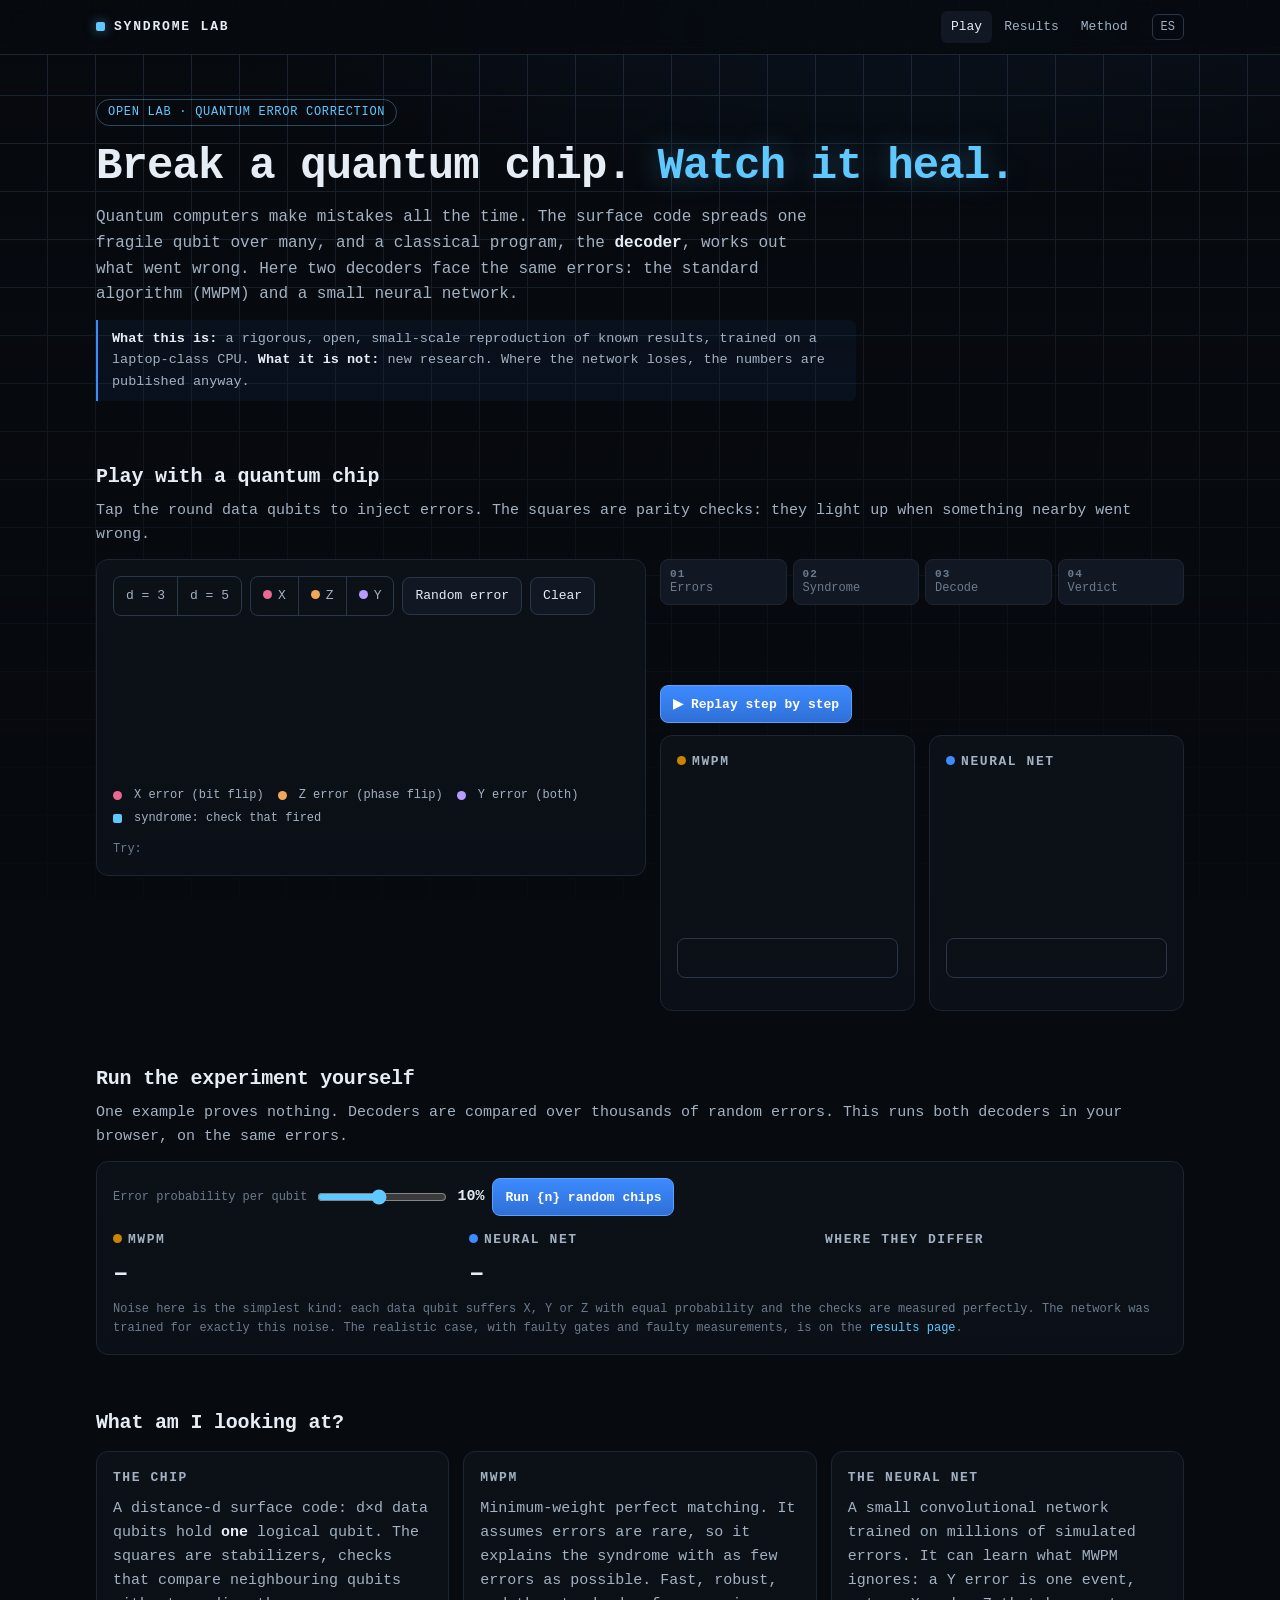
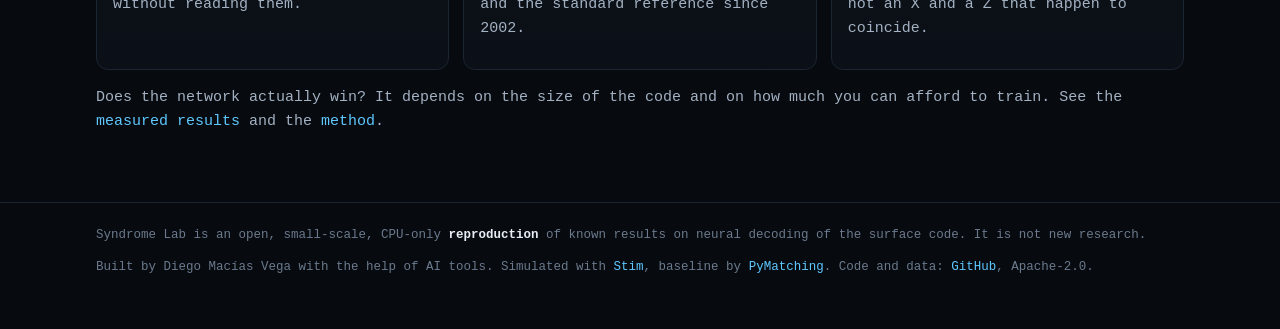
==== web/index.html @ 60fbe602 "Training queue, baselines, capacity decoders, web playground scaffold, checkpointed training Co-Auth" ====
<!doctype html>
<html lang="en">
<head>
<meta charset="utf-8">
<meta name="viewport" content="width=device-width, initial-scale=1">
<title>Syndrome Lab · play with a quantum chip</title>
<meta name="description" content="Inject errors into a simulated surface-code chip and watch a classical decoder (MWPM) and a small neural network correct them. An open, CPU-only reproduction.">
<meta name="theme-color" content="#070a0f">
<link rel="icon" href="data:image/svg+xml,%3Csvg xmlns='http://www.w3.org/2000/svg' viewBox='0 0 16 16'%3E%3Crect width='16' height='16' rx='3' fill='%23070a0f'/%3E%3Crect x='4' y='4' width='8' height='8' rx='1.5' fill='%235ec8ff'/%3E%3C/svg%3E">
<link rel="stylesheet" href="css/style.css">
</head>
<body>
<header class="top"><div class="wrap">
  <a class="brand" href="index.html"><i></i>SYNDROME&nbsp;LAB</a>
  <nav class="main"><a class="on" href="index.html" data-i18n="nav.play"></a><a href="results.html" data-i18n="nav.results"></a><a href="method.html" data-i18n="nav.method"></a></nav>
  <button class="lang" type="button">ES</button>
</div></header>

<main class="wrap">
<div class="hero">
  <div class="tag" data-i18n="hero.tag"></div>
  <h1 data-i18n="hero.h1"></h1>
  <p class="lead" data-i18n="hero.lead"></p>
  <p class="honest" data-i18n="hero.honest"></p>
</div>

<section id="play" aria-labelledby="play-h">
  <h2 id="play-h" data-i18n="play.h"></h2>
  <p data-i18n="play.sub"></p>
  <div class="grid play">
    <div class="card">
      <div class="row" style="margin-bottom:10px">
        <div class="seg" id="dist" role="group" aria-label="distance"><button type="button" data-d="3">d = 3</button><button type="button" data-d="5">d = 5</button></div>
        <div class="seg" id="brush" role="group" aria-label="error type">
          <button type="button" data-b="1"><span class="dot" style="background:var(--px)"></span>X</button>
          <button type="button" data-b="2"><span class="dot" style="background:var(--pz)"></span>Z</button>
          <button type="button" data-b="3"><span class="dot" style="background:var(--py)"></span>Y</button>
        </div>
        <button class="btn" id="random" type="button" data-i18n="play.random"></button>
        <button class="btn" id="clear" type="button" data-i18n="play.clear"></button>
      </div>
      <svg class="lattice" id="main" role="img" aria-label="surface code lattice"></svg>
      <div class="legend" style="margin-top:10px">
        <span><span class="dot" style="background:var(--px)"></span><span data-i18n="leg.x"></span></span>
        <span><span class="dot" style="background:var(--pz)"></span><span data-i18n="leg.z"></span></span>
        <span><span class="dot" style="background:var(--py)"></span><span data-i18n="leg.y"></span></span>
        <span><span class="dot" style="background:var(--accent-2);border-radius:2px"></span><span data-i18n="leg.s"></span></span>
      </div>
      <div class="row" style="margin-top:12px" id="presets"><span class="small" data-i18n="play.presets"></span></div>
    </div>
    <div>
      <div class="steps" id="steps">
        <button type="button" data-s="1"><b>01</b><span data-i18n="step.1"></span></button>
        <button type="button" data-s="2"><b>02</b><span data-i18n="step.2"></span></button>
        <button type="button" data-s="3"><b>03</b><span data-i18n="step.3"></span></button>
        <button type="button" data-s="4"><b>04</b><span data-i18n="step.4"></span></button>
      </div>
      <p class="explain" id="explain" aria-live="polite"></p>
      <div class="row" style="margin:4px 0 12px"><button class="btn primary" id="replay" type="button" data-i18n="play.replay"></button></div>
      <div class="grid" style="grid-template-columns:1fr 1fr">
        <div class="card" id="p-mwpm">
          <h3><span class="dot" style="background:var(--s-mwpm)"></span>MWPM</h3>
          <svg class="lattice static" role="img" aria-label="MWPM correction"></svg>
          <div class="verdict" style="margin-top:8px"></div>
          <p class="small" style="margin:8px 0 0" data-info></p>
        </div>
        <div class="card" id="p-nn">
          <h3><span class="dot" style="background:var(--s-cnn)"></span><span data-i18n="play.net"></span></h3>
          <svg class="lattice static" role="img" aria-label="neural network correction"></svg>
          <div class="verdict" style="margin-top:8px"></div>
          <div class="kv" style="margin-top:8px" id="probs"></div>
          <p class="small" style="margin:8px 0 0" data-info></p>
        </div>
      </div>
    </div>
  </div>
</section>

<section id="mc" aria-labelledby="mc-h">
  <h2 id="mc-h" data-i18n="mc.h"></h2>
  <p data-i18n="mc.sub"></p>
  <div class="card">
    <div class="row">
      <label class="small" for="mcp" data-i18n="mc.p"></label>
      <input type="range" id="mcp" min="1" max="20" step="1" value="10"><b id="mcpv">10%</b>
      <button class="btn primary" id="mcrun" type="button" data-i18n="mc.run"></button>
      <span class="small" id="mcn"></span>
    </div>
    <div class="grid g3" style="margin-top:14px">
      <div><h3><span class="dot" style="background:var(--s-mwpm)"></span>MWPM</h3><div class="stat" id="mc-m">–</div><div class="small" id="mc-mci"></div></div>
      <div><h3><span class="dot" style="background:var(--s-cnn)"></span><span data-i18n="play.net"></span></h3><div class="stat" id="mc-n">–</div><div class="small" id="mc-nci"></div></div>
      <div><h3 data-i18n="mc.disagree"></h3><p class="small" id="mc-d" style="margin:0"></p></div>
    </div>
    <p class="small" style="margin:12px 0 0" data-i18n="mc.note"></p>
  </div>
</section>

<section aria-labelledby="what-h">
  <h2 id="what-h" data-i18n="what.h"></h2>
  <div class="grid g3" style="margin-top:12px">
    <div class="card"><h3 data-i18n="what.1h"></h3><p data-i18n="what.1"></p></div>
    <div class="card"><h3 data-i18n="what.2h"></h3><p data-i18n="what.2"></p></div>
    <div class="card"><h3 data-i18n="what.3h"></h3><p data-i18n="what.3"></p></div>
  </div>
  <p style="margin-top:16px" data-i18n="what.more"></p>
</section>
</main>

<footer><div class="wrap"><p data-i18n="foot.1"></p><p data-i18n="foot.2"></p></div></footer>
<script src="js/i18n.js"></script>
<script src="js/qec.js"></script>
<script src="js/play.js"></script>
</body>
</html>
---- web/css/style.css ----
:root {
  --bg: #070a0f; --surface: #0c1118; --surface-2: #111823; --line: #1c2633; --line-2: #2a3748;
  --text: #e6edf5; --text-2: #a3b1c2; --muted: #6b7a8d;
  --accent: #3d8bff; --accent-2: #5ec8ff; --glow: rgba(94, 200, 255, .55);
  --px: #e86a92; --pz: #f2a65a; --py: #b79cff; --ok: #3fcf8e; --bad: #ff6b6b;
  --s-mwpm: #c98500; --s-corr: #d55181; --s-cnn: #3d8bff; --s-rt: #199e70;
  --mono: "JetBrains Mono", "IBM Plex Mono", ui-monospace, SFMono-Regular, Menlo, Consolas, "Liberation Mono", monospace;
  color-scheme: dark;
}
* { box-sizing: border-box; }
html { -webkit-text-size-adjust: 100%; scroll-behavior: smooth; }
body { margin: 0; background: var(--bg); color: var(--text); font: 15px/1.6 var(--mono); overflow-x: hidden;
  background-image: radial-gradient(1200px 500px at 70% -10%, rgba(61, 139, 255, .10), transparent 60%),
    linear-gradient(var(--line) 1px, transparent 1px), linear-gradient(90deg, var(--line) 1px, transparent 1px);
  background-size: auto, 48px 48px, 48px 48px; background-position: 0 0, -1px -1px, -1px -1px; background-attachment: fixed; }
body::before { content: ""; position: fixed; inset: 0; background: linear-gradient(180deg, transparent, var(--bg) 85%); opacity: .9; pointer-events: none; z-index: -1; }
a { color: var(--accent-2); text-decoration: none; } a:hover { text-decoration: underline; }
.wrap { max-width: 1120px; margin: 0 auto; padding: 0 16px; }
header.top { position: sticky; top: 0; z-index: 20; backdrop-filter: blur(10px); background: rgba(7, 10, 15, .82); border-bottom: 1px solid var(--line); }
header.top .wrap { display: flex; align-items: center; gap: 14px; height: 54px; }
.brand { font-weight: 700; letter-spacing: .14em; color: var(--text); white-space: nowrap; display: flex; align-items: center; gap: 9px; font-size: 13px; }
.brand i { width: 9px; height: 9px; border-radius: 2px; background: var(--accent-2); box-shadow: 0 0 12px var(--glow); display: inline-block; }
nav.main { display: flex; gap: 2px; margin-left: auto; }
nav.main a { color: var(--text-2); padding: 6px 10px; border-radius: 6px; font-size: 13px; }
nav.main a.on, nav.main a:hover { color: var(--text); background: var(--surface-2); text-decoration: none; }
.lang { border: 1px solid var(--line-2); background: none; color: var(--text-2); font: 12px var(--mono); padding: 5px 8px; border-radius: 6px; cursor: pointer; }
.lang:hover { color: var(--text); border-color: var(--accent); }
h1 { font-size: clamp(26px, 5.2vw, 44px); line-height: 1.12; margin: 0 0 14px; letter-spacing: -.02em; font-weight: 700; }
h1 em { font-style: normal; color: var(--accent-2); text-shadow: 0 0 28px rgba(94, 200, 255, .35); }
h2 { font-size: 20px; margin: 0 0 6px; letter-spacing: -.01em; }
h3 { font-size: 13px; margin: 0 0 8px; color: var(--text-2); text-transform: uppercase; letter-spacing: .12em; font-weight: 600; }
p { margin: 0 0 12px; color: var(--text-2); } p strong, li strong { color: var(--text); font-weight: 600; }
.hero { padding: 44px 0 22px; } .hero p.lead { max-width: 720px; font-size: 16px; }
.tag { display: inline-flex; align-items: center; gap: 8px; font-size: 12px; color: var(--accent-2); border: 1px solid rgba(94, 200, 255, .35); border-radius: 999px; padding: 3px 11px; margin-bottom: 16px; letter-spacing: .06em; }
.honest { border-left: 2px solid var(--accent); padding: 8px 14px; background: rgba(61, 139, 255, .06); color: var(--text-2); font-size: 13.5px; max-width: 760px; border-radius: 0 6px 6px 0; }
section { padding: 26px 0; }
.card { background: linear-gradient(180deg, var(--surface), rgba(12, 17, 24, .92)); border: 1px solid var(--line); border-radius: 12px; padding: 16px; }
.grid { display: grid; gap: 14px; }
@media (min-width: 880px) { .g2 { grid-template-columns: 1fr 1fr; } .g3 { grid-template-columns: repeat(3, 1fr); } .play { grid-template-columns: minmax(0, 1.05fr) minmax(0, 1fr); align-items: start; } }
.row { display: flex; flex-wrap: wrap; gap: 8px; align-items: center; }
.seg { display: inline-flex; border: 1px solid var(--line-2); border-radius: 8px; overflow: hidden; }
.seg button { background: none; border: 0; color: var(--text-2); font: 13px var(--mono); padding: 8px 12px; cursor: pointer; min-height: 38px; border-right: 1px solid var(--line-2); }
.seg button:last-child { border-right: 0; }
.seg button[aria-pressed="true"] { background: rgba(61, 139, 255, .18); color: var(--text); box-shadow: inset 0 -2px 0 var(--accent-2); }
.btn { background: var(--surface-2); border: 1px solid var(--line-2); color: var(--text); font: 13px var(--mono); padding: 8px 12px; border-radius: 8px; cursor: pointer; min-height: 38px; transition: border-color .15s, background .15s; }
.btn:hover { border-color: var(--accent); } .btn.primary { background: linear-gradient(180deg, #3d8bff, #2f6fd6); border-color: #5aa0ff; color: #fff; font-weight: 600; }
.btn:focus-visible, .seg button:focus-visible, .lang:focus-visible, .qubit:focus-visible { outline: 2px solid var(--accent-2); outline-offset: 2px; }
label.small, .small { font-size: 12px; color: var(--muted); }
.dot { display: inline-block; width: 9px; height: 9px; border-radius: 50%; margin-right: 6px; vertical-align: 0; }
input[type=range] { accent-color: var(--accent-2); width: 130px; }
/* lattice */
svg.lattice { width: 100%; height: auto; display: block; touch-action: manipulation; user-select: none; }
.plaq { stroke: var(--line-2); stroke-width: .03; transition: fill .35s, filter .35s; }
.plaq.X { fill: #131c29; } .plaq.Z { fill: #0d141d; }
.plaq.lit { fill: var(--accent-2); filter: drop-shadow(0 0 .35px var(--glow)); animation: pulse .6s ease-out; }
.plaq.lit.Z { fill: var(--accent); }
@keyframes pulse { 0% { opacity: .2; } 60% { opacity: 1; } 100% { opacity: .95; } }
.plabel { font: .42px var(--mono); fill: #3a4a5f; text-anchor: middle; dominant-baseline: central; pointer-events: none; }
.plaq.lit + .plabel { fill: #04121f; font-weight: 700; }
.qubit circle.body { fill: #1a2432; stroke: #46586e; stroke-width: .05; transition: fill .2s, stroke .2s; }
.qubit { cursor: pointer; } .qubit:hover circle.body { stroke: var(--accent-2); }
.qubit text { font: 700 .44px var(--mono); text-anchor: middle; dominant-baseline: central; fill: #0a0e14; pointer-events: none; }
.qubit.e1 circle.body { fill: var(--px); stroke: #ffd0de; } .qubit.e2 circle.body { fill: var(--pz); stroke: #ffe2c2; } .qubit.e3 circle.body { fill: var(--py); stroke: #ece2ff; }
.ring { fill: none; stroke-width: .09; stroke-dasharray: .16 .1; animation: spin 6s linear infinite; transform-box: fill-box; transform-origin: center; }
.ring.c1 { stroke: var(--px); } .ring.c2 { stroke: var(--pz); } .ring.c3 { stroke: var(--py); }
@keyframes spin { to { transform: rotate(360deg); } }
.chain { fill: none; stroke-width: .11; stroke-linecap: round; stroke-linejoin: round; opacity: .9; stroke-dasharray: 30; stroke-dashoffset: 30; animation: draw .7s ease-out forwards; }
.chain.Z { stroke: var(--px); } .chain.X { stroke: var(--pz); }
@keyframes draw { to { stroke-dashoffset: 0; } }
.logical { stroke: var(--bad); stroke-width: .16; opacity: .55; stroke-linecap: round; fill: none; }
.static .qubit { cursor: default; }
.verdict { display: flex; align-items: center; gap: 8px; font-size: 13px; padding: 8px 10px; border-radius: 8px; border: 1px solid var(--line-2); min-height: 40px; color: var(--text-2); }
.verdict.ok { border-color: rgba(63, 207, 142, .5); background: rgba(63, 207, 142, .08); color: var(--text); }
.verdict.bad { border-color: rgba(255, 107, 107, .55); background: rgba(255, 107, 107, .08); color: var(--text); }
.verdict b { font-size: 15px; } .verdict.ok b { color: var(--ok); } .verdict.bad b { color: var(--bad); }
.steps { display: grid; grid-template-columns: repeat(4, 1fr); gap: 6px; }
.steps button { text-align: left; background: var(--surface-2); border: 1px solid var(--line); color: var(--muted); border-radius: 8px; padding: 7px 9px; font: 12px/1.3 var(--mono); cursor: pointer; min-height: 44px; }
.steps button b { display: block; color: inherit; font-size: 11px; letter-spacing: .1em; }
.steps button.on { border-color: var(--accent-2); color: var(--text); background: rgba(61, 139, 255, .14); }
.steps button.done { color: var(--text-2); }
.explain { min-height: 66px; font-size: 13.5px; color: var(--text-2); margin: 10px 0 0; }
.bar { height: 6px; background: var(--line); border-radius: 3px; overflow: hidden; } .bar i { display: block; height: 100%; background: var(--accent-2); border-radius: 3px; transition: width .4s; }
.kv { display: grid; grid-template-columns: auto 1fr auto; gap: 4px 10px; align-items: center; font-size: 12px; color: var(--text-2); }
.stat { font-size: 26px; font-weight: 700; color: var(--text); letter-spacing: -.02em; line-height: 1.1; } .stat small { font-size: 12px; color: var(--muted); font-weight: 400; letter-spacing: 0; }
.legend { display: flex; flex-wrap: wrap; gap: 4px 14px; font-size: 12px; color: var(--text-2); }
.legend span { display: inline-flex; align-items: center; gap: 6px; } .legend i { width: 14px; height: 3px; border-radius: 2px; display: inline-block; }
table { border-collapse: collapse; width: 100%; font-size: 12.5px; } th, td { text-align: right; padding: 6px 8px; border-bottom: 1px solid var(--line); white-space: nowrap; }
th { color: var(--muted); font-weight: 500; } td:first-child, th:first-child { text-align: left; } td { color: var(--text-2); font-variant-numeric: tabular-nums; } td.win { color: var(--ok); } td.lose { color: var(--bad); }
.scroll { overflow-x: auto; -webkit-overflow-scrolling: touch; }
.chart { position: relative; } .chart svg { width: 100%; height: auto; display: block; overflow: visible; }
.chart text { font: 11px var(--mono); fill: var(--muted); } .chart .title { fill: var(--text); font-size: 12px; font-weight: 600; }
.chart .gridl { stroke: var(--line); stroke-width: 1; } .chart .axis { stroke: var(--line-2); }
.tip { position: absolute; pointer-events: none; background: #0a1019f2; border: 1px solid var(--line-2); border-radius: 8px; padding: 8px 10px; font-size: 12px; color: var(--text); min-width: 150px; z-index: 5; opacity: 0; transition: opacity .12s; box-shadow: 0 8px 24px #0008; white-space: nowrap; }
.tip.on { opacity: 1; } .tip div { display: flex; justify-content: space-between; gap: 14px; color: var(--text-2); } .tip div b { color: var(--text); font-weight: 600; }
details { border: 1px solid var(--line); border-radius: 8px; padding: 8px 12px; margin-top: 10px; } summary { cursor: pointer; color: var(--text-2); font-size: 13px; }
footer { border-top: 1px solid var(--line); margin-top: 30px; padding: 22px 0 40px; color: var(--muted); font-size: 12.5px; } footer p { color: var(--muted); }
.prose { max-width: 780px; } .prose h2 { margin-top: 30px; } .prose li { color: var(--text-2); margin-bottom: 6px; } .prose ul, .prose ol { padding-left: 20px; }
.prose code, code { background: var(--surface-2); border: 1px solid var(--line); border-radius: 4px; padding: 1px 5px; font-size: 12.5px; color: var(--accent-2); }
pre { background: var(--surface); border: 1px solid var(--line); border-radius: 8px; padding: 12px; overflow-x: auto; font-size: 12.5px; color: var(--text-2); }
@media (max-width: 560px) { nav.main a { padding: 6px 7px; font-size: 12px; } .brand span { display: none; } .steps button span { display: none; } .hero { padding-top: 28px; } .card { padding: 12px; } }
@media (prefers-reduced-motion: reduce) { *, *::before { animation: none !important; transition: none !important; } .chain { stroke-dashoffset: 0; } }
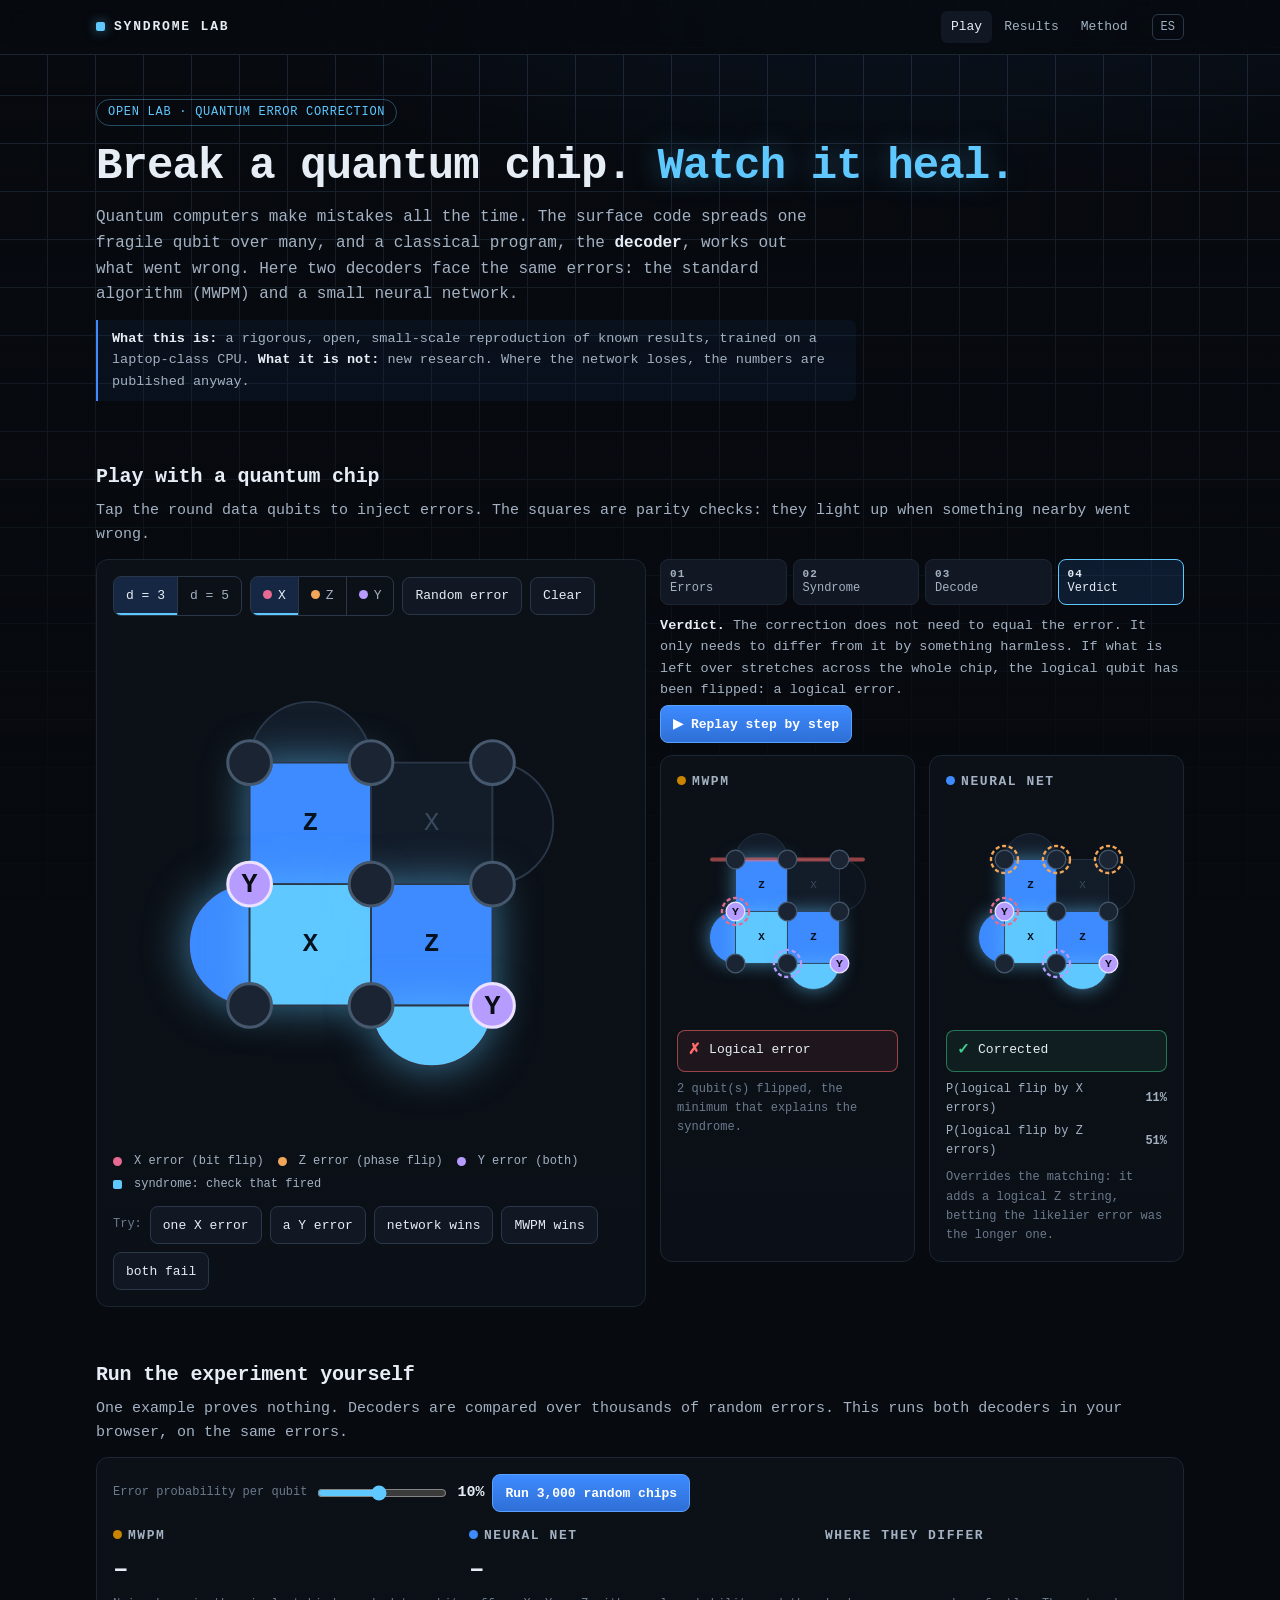
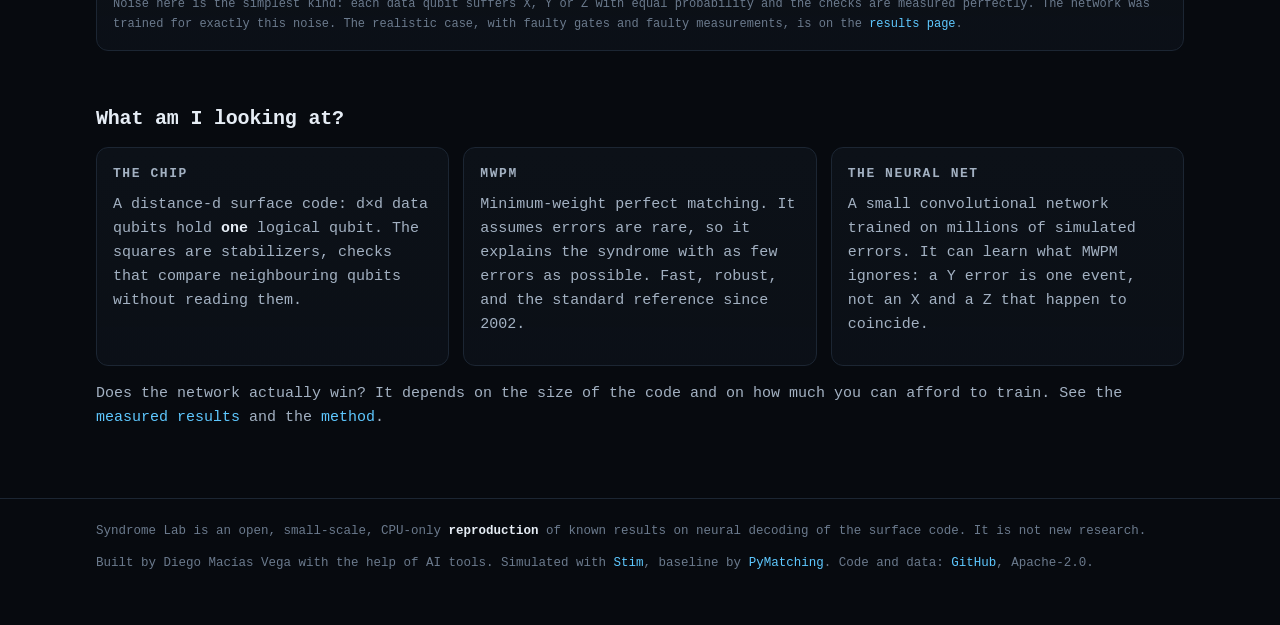
==== commit 8f7c424c: "Web playground, results and method pages, JS decoders with tests, d=3 evaluation, CI workflows Co-Au" ====
--- a/web/index.html
+++ b/web/index.html
@@ -109,6 +109,7 @@
 <footer><div class="wrap"><p data-i18n="foot.1"></p><p data-i18n="foot.2"></p></div></footer>
 <script src="js/i18n.js"></script>
 <script src="js/qec.js"></script>
+<script src="js/lattice.js"></script>
 <script src="js/play.js"></script>
 </body>
 </html>
